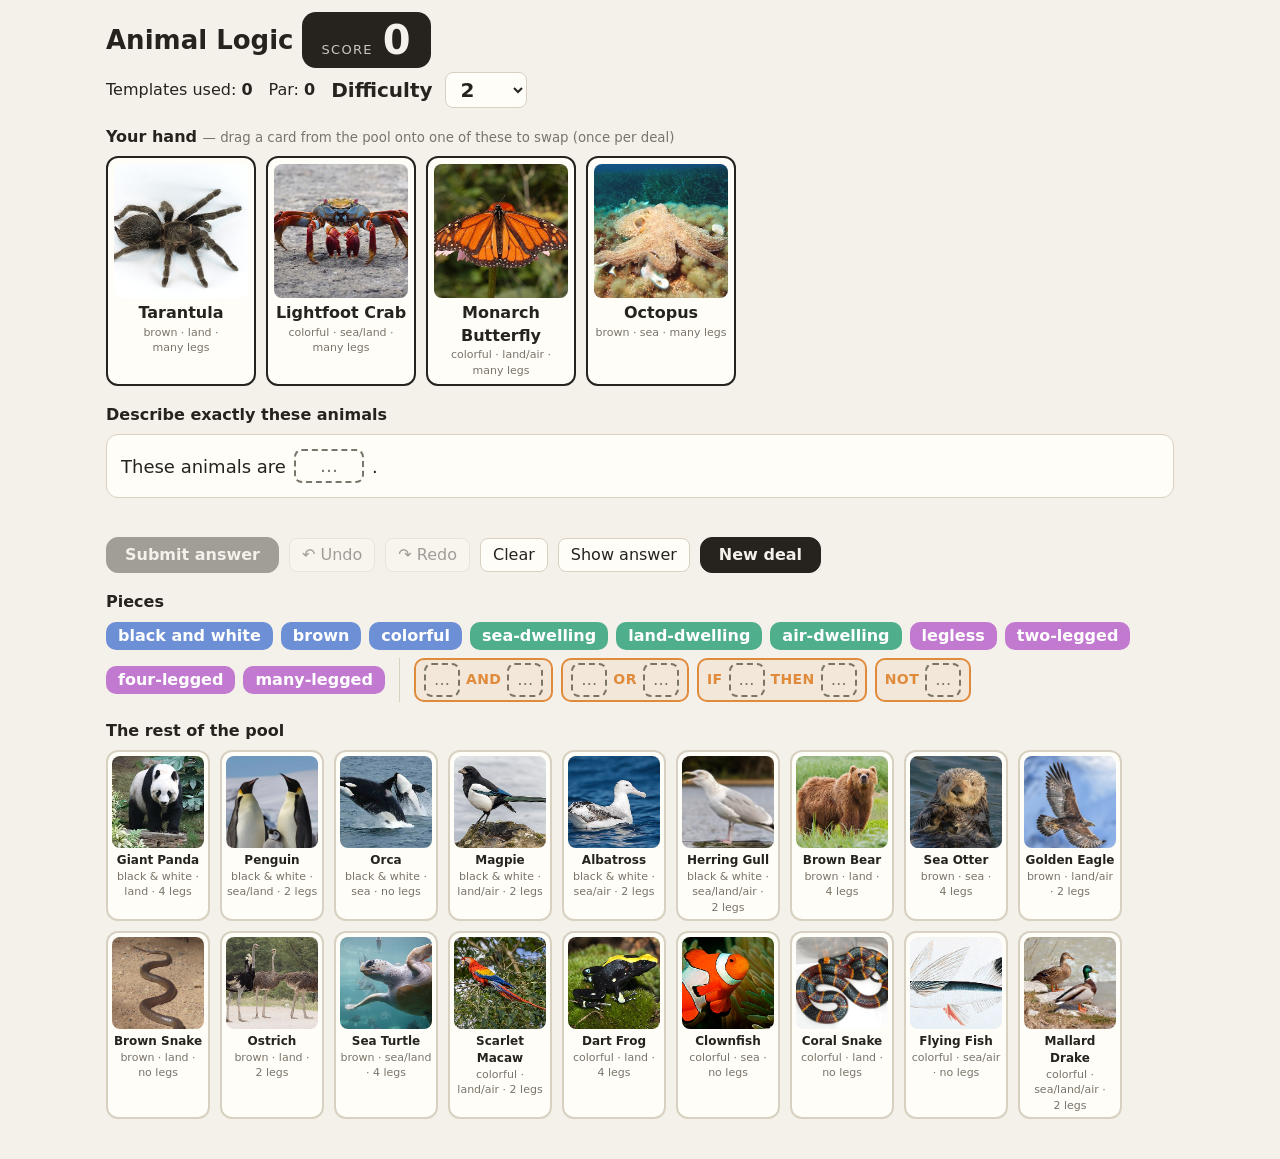
==== animal-logic.html @ a292322f "Single-file bundle, 4-6 card hands, easier levels 3-4, no-repeat deals, nbsp in card tags Co-Authore" ====
<!doctype html>
<html lang="en">
<head>
<meta charset="utf-8">
<meta name="viewport" content="width=device-width, initial-scale=1">
<title>Animal Logic</title>
<style>
:root {
  --bg: #f4f1ea; --ink: #26231f; --muted: #7a7469; --card: #fffdf8; --line: #d8d1c2;
  --lit: #ffd84d; --lit-glow: rgba(255, 200, 0, .55); --bad: #d64545; --good: #2f9e5b;
  --col: #6d8fd6; --hab: #4fae8c; --leg: #c27ad1; --op: #e08a3c;
}
@media (prefers-color-scheme: dark) {
  :root { --bg: #1d1b18; --ink: #f1ece2; --muted: #a39b8c; --card: #2a2723; --line: #46413a; }
}
* { box-sizing: border-box; }
body { margin: 0; padding: 0 16px 40px; background: var(--bg); color: var(--ink); font: 16px/1.4 system-ui, sans-serif; max-width: 1100px; margin-inline: auto; }
header { display: flex; justify-content: flex-start; align-items: center; gap: 24px; flex-wrap: wrap; gap: 8px; }
h1 { margin: 16px 0 4px; font-size: 26px; }
h2 { font-size: 16px; margin: 18px 0 8px; } h2 small { font-weight: 400; color: var(--muted); }
button { font: inherit; padding: 5px 12px; border: 1px solid var(--line); background: var(--card); color: var(--ink); border-radius: 8px; cursor: pointer; }
button:hover:not(:disabled) { border-color: var(--ink); } button:disabled { opacity: .4; cursor: default; }
#scorebar { display: flex; gap: 16px; align-items: center; }

.cards { display: flex; flex-wrap: wrap; gap: 10px; }
.card { position: relative; background: var(--card); border: 2px solid var(--line); border-radius: 12px; padding: 6px; text-align: center; transition: opacity .15s, box-shadow .15s, border-color .15s, transform .15s; }
.big .card { width: 150px; } .small .card { width: 104px; font-size: 12px; padding: 4px; }
.card .pic { aspect-ratio: 1; display: grid; place-items: center; background: color-mix(in srgb, var(--line) 35%, transparent); border-radius: 8px; overflow: hidden; }
.card .pic img { width: 100%; height: 100%; object-fit: cover; }
.card .pic .emoji { font-size: 56px; } .small .card .pic .emoji { font-size: 38px; }
.card .nm { font-weight: 600; margin-top: 4px; }
.card .tags { color: var(--muted); font-size: 11px; min-height: 2.6em; }
.card .swap { margin-top: 4px; font-size: 12px; padding: 2px 8px; }
.card .mark { position: absolute; top: -8px; right: -8px; width: 24px; height: 24px; border-radius: 50%; color: #fff; display: none; place-items: center; font-weight: 700; font-size: 14px; }
.card.hand { border-color: var(--ink); }
.card.dim { opacity: .35; filter: grayscale(.8); }
.card.maybe { opacity: .8; }
.card.lit { border-color: var(--lit); box-shadow: 0 0 0 3px var(--lit), 0 0 18px 4px var(--lit-glow); transform: translateY(-2px); }
.card.wrong .mark { display: grid; background: var(--bad); }
.card.right .mark { display: grid; background: var(--good); }

#sentence { display: flex; align-items: center; flex-wrap: wrap; gap: 8px; font-size: 18px; padding: 14px; background: var(--card); border: 1px solid var(--line); border-radius: 12px; }
#workspace { display: contents; }
.slot { display: inline-block; min-width: 70px; min-height: 34px; line-height: 30px; text-align: center; border: 2px dashed var(--muted); border-radius: 8px; color: var(--muted); padding: 0 8px; }
.over { outline: 3px solid var(--op); outline-offset: 2px; background: color-mix(in srgb, var(--op) 18%, transparent); }
.node { display: inline-flex; align-items: center; gap: 6px; padding: 3px 8px; border-radius: 10px; cursor: grab; position: relative; }
.node.atom { color: #fff; font-weight: 600; padding: 3px 12px; }
.atom.color { background: var(--col); } .atom.habitat { background: var(--hab); } .atom.legs { background: var(--leg); }
.node.op { border: 2px solid var(--op); background: color-mix(in srgb, var(--op) 10%, transparent); flex-wrap: wrap; }
.kw { font-weight: 700; color: var(--op); font-size: 14px; letter-spacing: .03em; }
.del { border: 0; background: none; padding: 0 2px; color: var(--muted); font-size: 14px; line-height: 1; }
#status { margin: 8px 2px; min-height: 1.4em; color: var(--muted); }
#status.win { color: var(--good); font-weight: 700; font-size: 18px; }
#toolbar { display: flex; gap: 10px; align-items: center; }
#trash { border: 2px dashed var(--line); border-radius: 8px; padding: 4px 14px; color: var(--muted); font-size: 14px; }
#palette { display: flex; flex-wrap: wrap; gap: 8px; align-items: center; }
#palette .node { cursor: grab; }
#palette .sep { width: 1px; align-self: stretch; background: var(--line); margin: 0 6px; }

.card.swappable { cursor: grab; }

#answer { position: fixed; inset: 0; background: rgba(0,0,0,.5); display: grid; place-items: center; z-index: 10; }
#answer[hidden] { display: none; }
#answer .panel { background: var(--card); border: 1px solid var(--line); border-radius: 14px; padding: 18px 22px; max-width: 520px; margin: 16px; }
#answer p { font-size: 18px; } #answer .muted { color: var(--muted); font-size: 14px; }
#answer .row { display: flex; gap: 10px; }

#scorebadge { display: flex; align-items: baseline; gap: 10px; padding: 6px 20px; margin-top: 12px; background: var(--ink); color: var(--bg); border-radius: 14px; }
#scorebadge .lbl { text-transform: uppercase; letter-spacing: .1em; font-size: 13px; opacity: .8; }
#scorebadge b { font-size: 40px; line-height: 1.1; font-variant-numeric: tabular-nums; }
#scorebar { margin: 4px 0 0; flex-wrap: wrap; }

button[hidden] { display: none; }
button.primary { padding: 6px 18px; font-size: 16px; font-weight: 700; background: var(--ink); color: var(--bg); border-color: var(--ink); border-radius: 12px; }
button.primary:hover:not(:disabled) { transform: translateY(-1px); box-shadow: 0 3px 10px rgba(0,0,0,.25); }

#sizelabel, #difflabel { font-size: 20px; font-weight: 600; }
#sizelabel select, #difflabel select { font: inherit; padding: 4px 10px; margin-left: 6px; border-radius: 8px; border: 1px solid var(--line); background: var(--card); color: var(--ink); }
</style>
</head>
<body>
<header>
  <h1>Animal Logic</h1>
  <div id="scorebadge"><span class="lbl">Score</span><b id="total">0</b></div>
</header>
<div id="scorebar">
  <span>Templates used: <b id="score">0</b></span>
  <span>Par: <b id="par">…</b></span>
  <label id="difflabel">Difficulty <select id="difficulty"><option value="mix">Mix</option><option>1</option><option selected>2</option><option>3</option><option>4</option></select></label>
</div>

<section>
  <h2>Your hand <small id="swaphint">— drag a card from the pool onto one of these to swap (once per deal)</small></h2>
  <div id="hand" class="cards big"></div>
</section>

<section>
  <h2>Describe exactly these animals</h2>
  <div id="sentence"><span class="lead">These animals are</span><div id="workspace"></div><span class="lead">.</span></div>
  <div id="status"></div>
  <div id="toolbar">
    <button id="submit" class="primary">Submit answer</button>
    <button id="undo" title="Undo (Ctrl/Cmd+Z)">↶ Undo</button>
    <button id="redo" title="Redo (Ctrl/Cmd+Shift+Z)">↷ Redo</button>
    <button id="clear">Clear</button>
    <button id="showanswer">Show answer</button>
    <button id="newdeal" class="primary">New deal</button>
  </div>
</section>

<section>
  <h2>Pieces</h2>
  <div id="palette"></div>
</section>

<section>
  <h2>The rest of the pool</h2>
  <div id="pool" class="cards small"></div>
</section>

<div id="answer" hidden>
  <div class="panel">
    <h2>Answer</h2>
    <p id="answer-text"></p>
    <p id="answer-count" class="muted"></p>
    <div class="row"><button id="answer-new">New deal</button><button id="answer-close">Close</button></div>
  </div>
</div>

<script>
// Animal pool. Every animal has a unique (color, habitats, legs) profile, so any hand is separable.
// Pictures: drop a generated image at images/<id>.png (see image_prompts.md); the emoji is the fallback.
const ANIMALS = [
  // black and white
  { id: 'panda',       name: 'Giant Panda',     emoji: '🐼', color: 'bw',       habitats: ['land'],               legs: 4 },
  { id: 'penguin',     name: 'Penguin',         emoji: '🐧', color: 'bw',       habitats: ['sea', 'land'],        legs: 2 },
  { id: 'orca',        name: 'Orca',            emoji: '🐋', color: 'bw',       habitats: ['sea'],                legs: 0 },
  { id: 'magpie',      name: 'Magpie',          emoji: '🐦', color: 'bw',       habitats: ['land', 'air'],        legs: 2 },
  { id: 'albatross',   name: 'Albatross',       emoji: '🕊️', color: 'bw',       habitats: ['sea', 'air'],         legs: 2 },
  { id: 'seagull',     name: 'Herring Gull',    emoji: '🪽', color: 'bw',       habitats: ['sea', 'land', 'air'], legs: 2 },
  // brown
  { id: 'bear',        name: 'Brown Bear',      emoji: '🐻', color: 'brown',    habitats: ['land'],               legs: 4 },
  { id: 'otter',       name: 'Sea Otter',       emoji: '🦦', color: 'brown',    habitats: ['sea'],                legs: 4 },
  { id: 'eagle',       name: 'Golden Eagle',    emoji: '🦅', color: 'brown',    habitats: ['land', 'air'],        legs: 2 },
  { id: 'snake',       name: 'Brown Snake',     emoji: '🐍', color: 'brown',    habitats: ['land'],               legs: 0 },
  { id: 'octopus',     name: 'Octopus',         emoji: '🐙', color: 'brown',    habitats: ['sea'],                legs: 'many' },
  { id: 'tarantula',   name: 'Tarantula',       emoji: '🕷️', color: 'brown',    habitats: ['land'],               legs: 'many' },
  { id: 'ostrich',     name: 'Ostrich',         emoji: '🦃', color: 'brown',    habitats: ['land'],               legs: 2 },
  { id: 'turtle',      name: 'Sea Turtle',      emoji: '🐢', color: 'brown',    habitats: ['sea', 'land'],        legs: 4 },
  // colorful
  { id: 'parrot',      name: 'Scarlet Macaw',   emoji: '🦜', color: 'colorful', habitats: ['land', 'air'],        legs: 2 },
  { id: 'frog',        name: 'Dart Frog',       emoji: '🐸', color: 'colorful', habitats: ['land'],               legs: 4 },
  { id: 'clownfish',   name: 'Clownfish',       emoji: '🐠', color: 'colorful', habitats: ['sea'],                legs: 0 },
  { id: 'crab',        name: 'Lightfoot Crab',  emoji: '🦀', color: 'colorful', habitats: ['sea', 'land'],        legs: 'many' },
  { id: 'coralsnake',  name: 'Coral Snake',     emoji: '🪱', color: 'colorful', habitats: ['land'],               legs: 0 },
  { id: 'flyingfish',  name: 'Flying Fish',     emoji: '🐟', color: 'colorful', habitats: ['sea', 'air'],         legs: 0 },
  { id: 'butterfly',   name: 'Monarch Butterfly', emoji: '🦋', color: 'colorful', habitats: ['land', 'air'],      legs: 'many' },
  { id: 'mallard',     name: 'Mallard Drake',   emoji: '🦆', color: 'colorful', habitats: ['sea', 'land', 'air'], legs: 2 },
];

// Atoms: each is a predicate on an animal.
const ATOMS = [
  { key: 'bw',      label: 'black and white', group: 'color',   test: a => a.color === 'bw' },
  { key: 'brown',   label: 'brown',           group: 'color',   test: a => a.color === 'brown' },
  { key: 'colorful',label: 'colorful',        group: 'color',   test: a => a.color === 'colorful' },
  { key: 'sea',     label: 'sea-dwelling',    group: 'habitat', test: a => a.habitats.includes('sea') },
  { key: 'land',    label: 'land-dwelling',   group: 'habitat', test: a => a.habitats.includes('land') },
  { key: 'air',     label: 'air-dwelling',    group: 'habitat', test: a => a.habitats.includes('air') },
  { key: 'legless', label: 'legless',         group: 'legs',    test: a => a.legs === 0 },
  { key: 'two',     label: 'two-legged',      group: 'legs',    test: a => a.legs === 2 },
  { key: 'four',    label: 'four-legged',     group: 'legs',    test: a => a.legs === 4 },
  { key: 'many',    label: 'many-legged',     group: 'legs',    test: a => a.legs === 'many' },
];

// Templates: arity, and how many blanks they have.
const TEMPLATES = [
  { op: 'and', arity: 2, label: 'AND' },
  { op: 'or',  arity: 2, label: 'OR' },
  { op: 'if',  arity: 2, label: 'IF … THEN' },
  { op: 'not', arity: 1, label: 'NOT' },
];

if (typeof module !== 'undefined') module.exports = { ANIMALS, ATOMS, TEMPLATES };

</script>
<script>
// Pure logic: three-valued evaluation of partial expressions, template counting, and a par solver.
// Node shapes: null (blank) | {type:'atom', key} | {type:'op', op, args:[node|null,...]}
// Truth values: true, false, undefined (= unknown, because of a blank).

(function (root) {
  const U = undefined;

  function not3(x) { return x === U ? U : !x; }
  function and3(a, b) { if (a === false || b === false) return false; if (a === U || b === U) return U; return true; }
  function or3(a, b) { if (a === true || b === true) return true; if (a === U || b === U) return U; return false; }

  function evalNode(node, animal, atomTests) {
    if (!node) return U;
    if (node.type === 'atom') return atomTests[node.key](animal);
    const v = node.args.map(a => evalNode(a, animal, atomTests));
    switch (node.op) {
      case 'and': return and3(v[0], v[1]);
      case 'or':  return or3(v[0], v[1]);
      case 'if':  return or3(not3(v[0]), v[1]);
      case 'not': return not3(v[0]);
    }
  }

  function countTemplates(node) {
    if (!node || node.type === 'atom') return 0;
    return 1 + node.args.reduce((s, a) => s + countTemplates(a), 0);
  }

  function isComplete(node) {
    if (!node) return false;
    return node.type === 'atom' || node.args.every(isComplete);
  }

  // Spoken form, e.g. "(brown AND four-legged) OR NOT sea-dwelling"
  function toText(node, labels, top = true) {
    if (!node) return '…';
    if (node.type === 'atom') return labels[node.key];
    const [a, b] = node.args.map(x => toText(x, labels, false));
    let s;
    if (node.op === 'not') s = `NOT ${a}`;
    else if (node.op === 'if') s = `IF ${a} THEN ${b}`;
    else s = `${a} ${node.op.toUpperCase()} ${b}`;
    return top ? s : `(${s})`;
  }

  function rebuild(vec, prov, keys) {
    const p = prov.get(vec);
    if (p[0] === 'atom') return { type: 'atom', key: keys[p[1]] };
    return { type: 'op', op: p[0], args: p.slice(1).map(v => rebuild(v, prov, keys)) };
  }

  // Minimum number of templates that yields exactly `target` (bitmask over animals).
  // Generator: yields while working so the UI can stay responsive; returns the cost or {atLeast:k} if the budget ran out.
  function* solvePar(atomMasks, target, full, budgetMs = 4000, keys = null, out = null) {
    const seen = new Set();
    const prov = new Map(); // vector -> how it was first built (cheapest)
    const finish = k => { if (out && keys) out.expr = rebuild(target, prov, keys); return k; };
    const levels = [];
    const start = Date.now();
    let lastYield = start;

    const L0 = [];
    atomMasks.forEach((m, i) => { if (!seen.has(m)) { seen.add(m); L0.push(m); prov.set(m, ['atom', i]); } });
    levels.push(L0);
    if (seen.has(target)) return finish(0);

    for (let k = 1; ; k++) {
      const next = [];
      const add = (v, p) => { if (!seen.has(v)) { seen.add(v); next.push(v); prov.set(v, p); return v === target; } return false; };
      for (const a of levels[k - 1]) if (add(~a & full, ['not', a])) return finish(k);
      for (let i = 0; i <= k - 1; i++) {
        const j = k - 1 - i;
        const A = levels[i], B = levels[j];
        for (let x = 0; x < A.length; x++) {
          const a = A[x];
          for (let y = 0; y < B.length; y++) {
            const b = B[y];
            if (i <= j) { if (add(a & b, ['and', a, b])) return finish(k); if (add(a | b, ['or', a, b])) return finish(k); }
            if (add((~a | b) & full, ['if', a, b])) return finish(k);
          }
          const now = Date.now();
          if (now - lastYield > 15) {
            if (now - start > budgetMs) return { atLeast: k };
            lastYield = now;
            yield;
          }
        }
      }
      levels.push(next);
    }
  }

  // Random complete expression using exactly k distinct atoms (k-1 binary templates, plus an optional NOT). `easy`: mostly AND/OR, no NOT.
  function randomExpr(k, keys, easy = false) {
    const pool = keys.slice();
    for (let i = pool.length - 1; i > 0; i--) { const j = Math.floor(Math.random() * (i + 1)); [pool[i], pool[j]] = [pool[j], pool[i]]; }
    const build = n => {
      let node;
      if (n === 1) node = { type: 'atom', key: pool.pop() };
      else {
        const left = 1 + Math.floor(Math.random() * (n - 1));
        const r = Math.random();
        const op = easy ? (r < 0.15 ? 'if' : r < 0.575 ? 'and' : 'or') : ['and', 'or', 'if'][Math.floor(r * 3)];
        node = { type: 'op', op, args: [build(left), build(n - left)] };
      }
      return !easy && Math.random() < 0.2 ? { type: 'op', op: 'not', args: [node] } : node;
    };
    return build(k);
  }

  const api = { randomExpr, evalNode, countTemplates, isComplete, toText, solvePar };
  if (typeof module !== 'undefined') module.exports = api;
  else root.Logic = api;
})(typeof window !== 'undefined' ? window : globalThis);

</script>
<script>
const IMAGES = {};
IMAGES["albatross"] = "[data-uri]";
IMAGES["bear"] = "[data-uri]";
IMAGES["butterfly"] = "[data-uri]";
IMAGES["clownfish"] = "[data-uri]";
IMAGES["coralsnake"] = "[data-uri]";
IMAGES["crab"] = "[data-uri]";
IMAGES["eagle"] = "[data-uri]";
IMAGES["flyingfish"] = "[data-uri]";
IMAGES["frog"] = "[data-uri]";
IMAGES["magpie"] = "[data-uri]";
IMAGES["mallard"] = "[data-uri]";
IMAGES["octopus"] = "[data-uri]";
IMAGES["orca"] = "[data-uri]";
IMAGES["ostrich"] = "[data-uri]";
IMAGES["otter"] = "[data-uri]";
IMAGES["panda"] = "[data-uri]";
IMAGES["parrot"] = "[data-uri]";
IMAGES["penguin"] = "[data-uri]";
IMAGES["seagull"] = "[data-uri]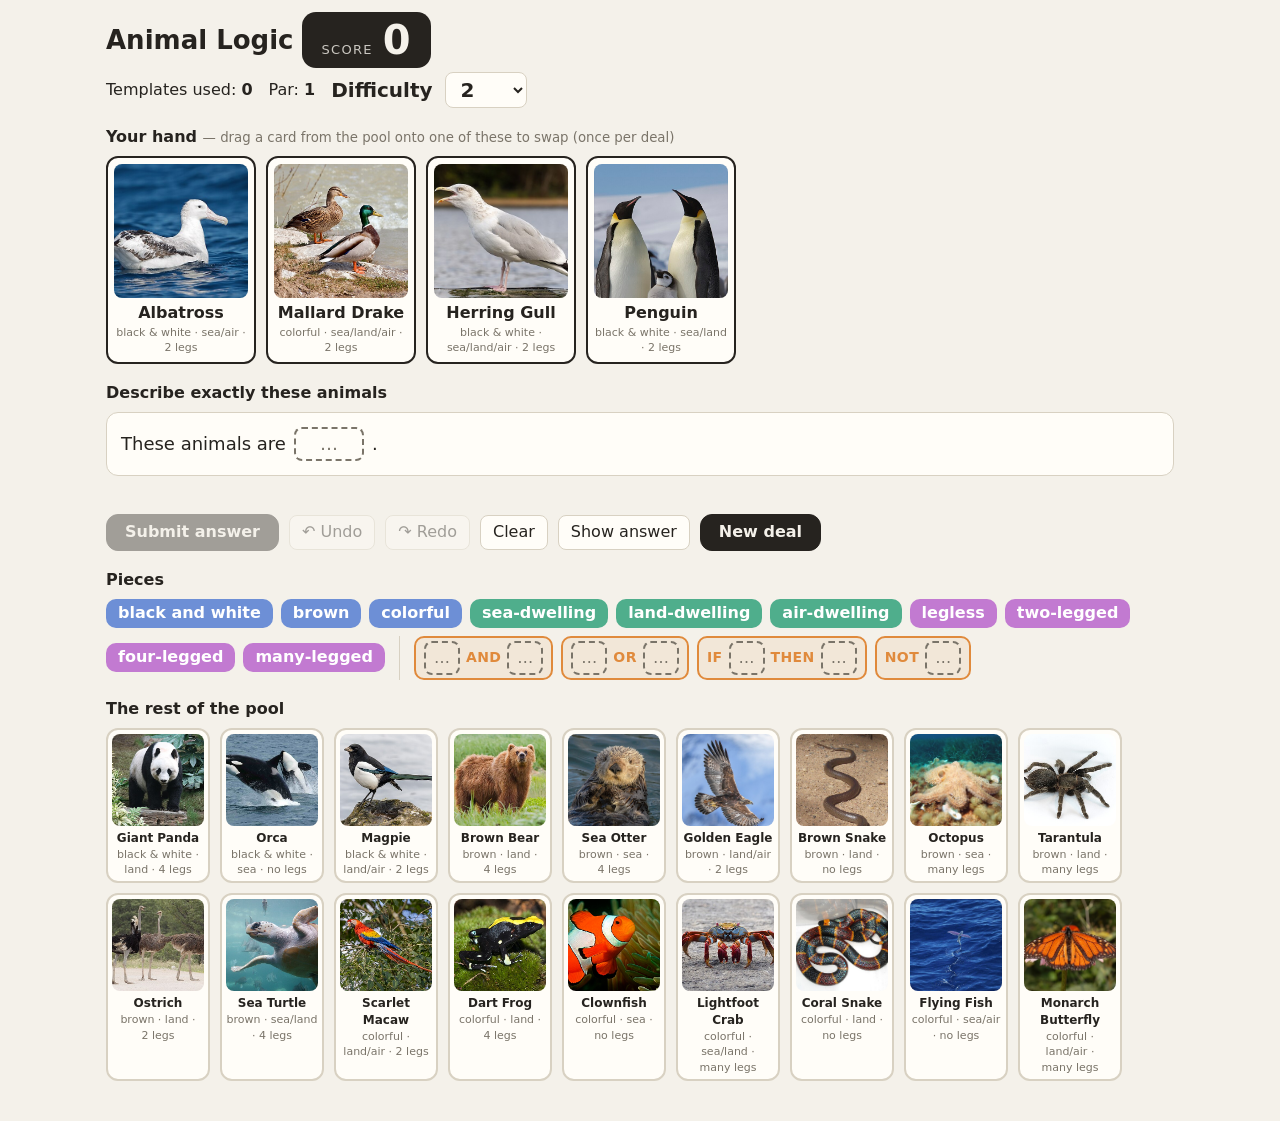
